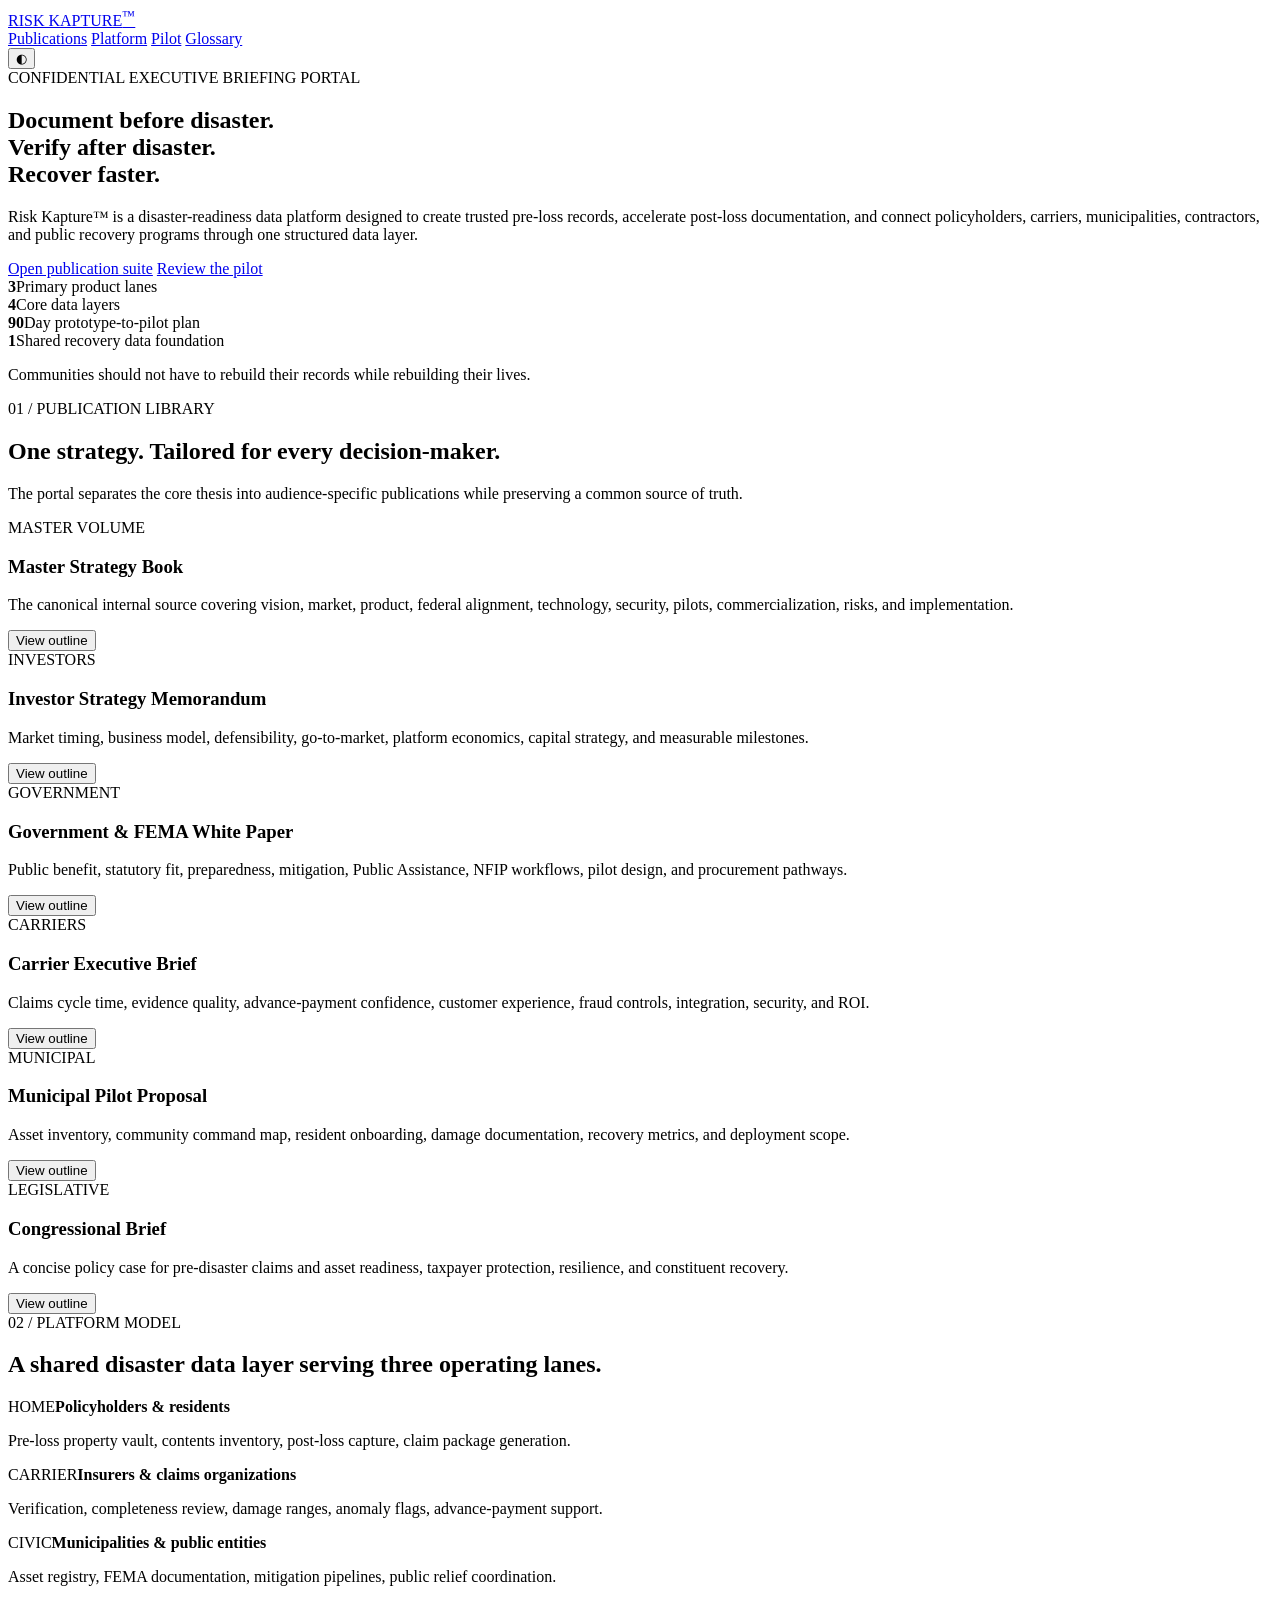
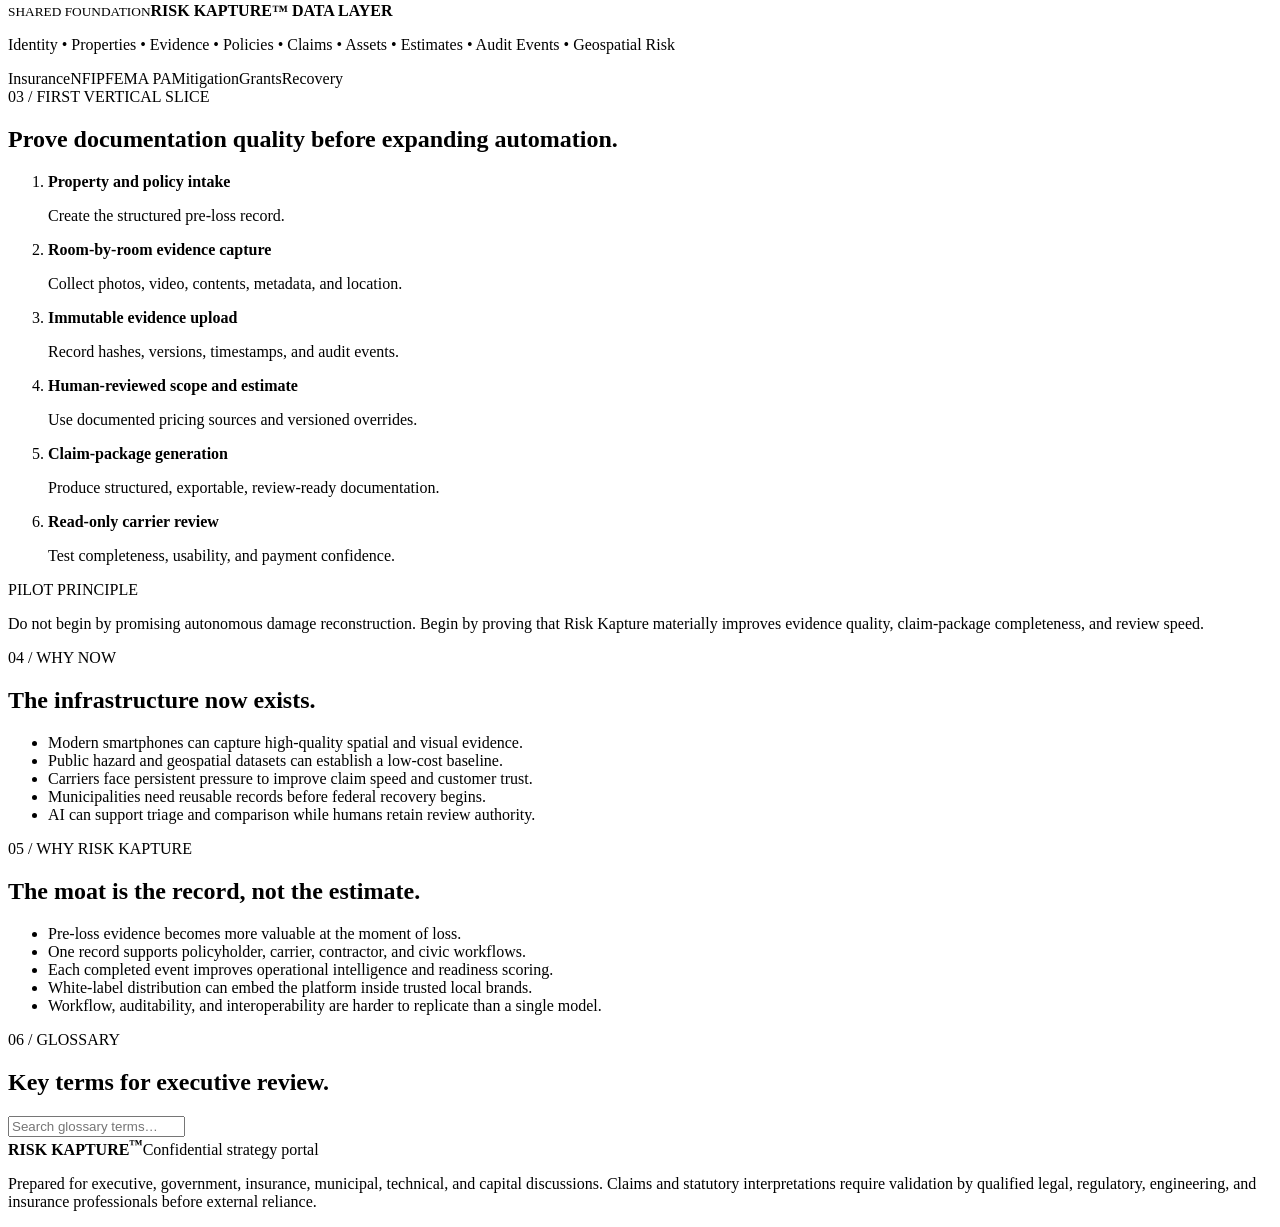
==== index.html @ 34b77eb4 "Create executive publication portal homepage" ====
<!doctype html>
<html lang="en">
<head>
  <meta charset="utf-8" />
  <meta name="viewport" content="width=device-width,initial-scale=1" />
  <meta name="description" content="Risk Kapture™ executive publication suite and strategic briefing portal." />
  <title>Risk Kapture™ | Executive Briefing Portal</title>
  <link rel="stylesheet" href="styles.css" />
</head>
<body>
  <header class="topbar">
    <a class="brand" href="#top" aria-label="Risk Kapture home">RISK KAPTURE<sup>™</sup></a>
    <nav>
      <a href="#suite">Publications</a>
      <a href="#platform">Platform</a>
      <a href="#pilot">Pilot</a>
      <a href="#glossary">Glossary</a>
    </nav>
    <button id="themeToggle" class="theme-toggle" aria-label="Toggle theme">◐</button>
  </header>

  <main id="top">
    <section class="hero section-shell">
      <div class="eyebrow">CONFIDENTIAL EXECUTIVE BRIEFING PORTAL</div>
      <h1>Document before disaster.<br />Verify after disaster.<br /><span>Recover faster.</span></h1>
      <p class="lead">Risk Kapture™ is a disaster-readiness data platform designed to create trusted pre-loss records, accelerate post-loss documentation, and connect policyholders, carriers, municipalities, contractors, and public recovery programs through one structured data layer.</p>
      <div class="hero-actions">
        <a class="button primary" href="#suite">Open publication suite</a>
        <a class="button ghost" href="#pilot">Review the pilot</a>
      </div>
      <div class="metric-grid">
        <article><strong>3</strong><span>Primary product lanes</span></article>
        <article><strong>4</strong><span>Core data layers</span></article>
        <article><strong>90</strong><span>Day prototype-to-pilot plan</span></article>
        <article><strong>1</strong><span>Shared recovery data foundation</span></article>
      </div>
    </section>

    <section class="statement section-shell">
      <p>Communities should not have to rebuild their records while rebuilding their lives.</p>
    </section>

    <section id="suite" class="section-shell">
      <div class="section-heading">
        <span>01 / PUBLICATION LIBRARY</span>
        <h2>One strategy. Tailored for every decision-maker.</h2>
        <p>The portal separates the core thesis into audience-specific publications while preserving a common source of truth.</p>
      </div>
      <div class="card-grid publication-grid">
        <article class="publication-card featured">
          <span>MASTER VOLUME</span>
          <h3>Master Strategy Book</h3>
          <p>The canonical internal source covering vision, market, product, federal alignment, technology, security, pilots, commercialization, risks, and implementation.</p>
          <button data-open="master">View outline</button>
        </article>
        <article class="publication-card">
          <span>INVESTORS</span>
          <h3>Investor Strategy Memorandum</h3>
          <p>Market timing, business model, defensibility, go-to-market, platform economics, capital strategy, and measurable milestones.</p>
          <button data-open="investor">View outline</button>
        </article>
        <article class="publication-card">
          <span>GOVERNMENT</span>
          <h3>Government & FEMA White Paper</h3>
          <p>Public benefit, statutory fit, preparedness, mitigation, Public Assistance, NFIP workflows, pilot design, and procurement pathways.</p>
          <button data-open="government">View outline</button>
        </article>
        <article class="publication-card">
          <span>CARRIERS</span>
          <h3>Carrier Executive Brief</h3>
          <p>Claims cycle time, evidence quality, advance-payment confidence, customer experience, fraud controls, integration, security, and ROI.</p>
          <button data-open="carrier">View outline</button>
        </article>
        <article class="publication-card">
          <span>MUNICIPAL</span>
          <h3>Municipal Pilot Proposal</h3>
          <p>Asset inventory, community command map, resident onboarding, damage documentation, recovery metrics, and deployment scope.</p>
          <button data-open="municipal">View outline</button>
        </article>
        <article class="publication-card">
          <span>LEGISLATIVE</span>
          <h3>Congressional Brief</h3>
          <p>A concise policy case for pre-disaster claims and asset readiness, taxpayer protection, resilience, and constituent recovery.</p>
          <button data-open="congressional">View outline</button>
        </article>
      </div>
    </section>

    <section id="platform" class="dark-panel">
      <div class="section-shell">
        <div class="section-heading light">
          <span>02 / PLATFORM MODEL</span>
          <h2>A shared disaster data layer serving three operating lanes.</h2>
        </div>
        <div class="architecture">
          <div class="lane"><span>HOME</span><b>Policyholders & residents</b><p>Pre-loss property vault, contents inventory, post-loss capture, claim package generation.</p></div>
          <div class="lane"><span>CARRIER</span><b>Insurers & claims organizations</b><p>Verification, completeness review, damage ranges, anomaly flags, advance-payment support.</p></div>
          <div class="lane"><span>CIVIC</span><b>Municipalities & public entities</b><p>Asset registry, FEMA documentation, mitigation pipelines, public relief coordination.</p></div>
          <div class="core"><small>SHARED FOUNDATION</small><strong>RISK KAPTURE™ DATA LAYER</strong><p>Identity • Properties • Evidence • Policies • Claims • Assets • Estimates • Audit Events • Geospatial Risk</p></div>
          <div class="outputs">
            <span>Insurance</span><span>NFIP</span><span>FEMA PA</span><span>Mitigation</span><span>Grants</span><span>Recovery</span>
          </div>
        </div>
      </div>
    </section>

    <section id="pilot" class="section-shell">
      <div class="section-heading">
        <span>03 / FIRST VERTICAL SLICE</span>
        <h2>Prove documentation quality before expanding automation.</h2>
      </div>
      <ol class="timeline">
        <li><b>Property and policy intake</b><p>Create the structured pre-loss record.</p></li>
        <li><b>Room-by-room evidence capture</b><p>Collect photos, video, contents, metadata, and location.</p></li>
        <li><b>Immutable evidence upload</b><p>Record hashes, versions, timestamps, and audit events.</p></li>
        <li><b>Human-reviewed scope and estimate</b><p>Use documented pricing sources and versioned overrides.</p></li>
        <li><b>Claim-package generation</b><p>Produce structured, exportable, review-ready documentation.</p></li>
        <li><b>Read-only carrier review</b><p>Test completeness, usability, and payment confidence.</p></li>
      </ol>
      <div class="callout">
        <span>PILOT PRINCIPLE</span>
        <p>Do not begin by promising autonomous damage reconstruction. Begin by proving that Risk Kapture materially improves evidence quality, claim-package completeness, and review speed.</p>
      </div>
    </section>

    <section class="section-shell two-column">
      <div>
        <div class="section-heading compact"><span>04 / WHY NOW</span><h2>The infrastructure now exists.</h2></div>
        <ul class="clean-list">
          <li>Modern smartphones can capture high-quality spatial and visual evidence.</li>
          <li>Public hazard and geospatial datasets can establish a low-cost baseline.</li>
          <li>Carriers face persistent pressure to improve claim speed and customer trust.</li>
          <li>Municipalities need reusable records before federal recovery begins.</li>
          <li>AI can support triage and comparison while humans retain review authority.</li>
        </ul>
      </div>
      <div>
        <div class="section-heading compact"><span>05 / WHY RISK KAPTURE</span><h2>The moat is the record, not the estimate.</h2></div>
        <ul class="clean-list">
          <li>Pre-loss evidence becomes more valuable at the moment of loss.</li>
          <li>One record supports policyholder, carrier, contractor, and civic workflows.</li>
          <li>Each completed event improves operational intelligence and readiness scoring.</li>
          <li>White-label distribution can embed the platform inside trusted local brands.</li>
          <li>Workflow, auditability, and interoperability are harder to replicate than a single model.</li>
        </ul>
      </div>
    </section>

    <section id="glossary" class="section-shell">
      <div class="section-heading">
        <span>06 / GLOSSARY</span>
        <h2>Key terms for executive review.</h2>
      </div>
      <input id="glossarySearch" class="search" type="search" placeholder="Search glossary terms…" />
      <div id="glossaryGrid" class="glossary-grid"></div>
    </section>
  </main>

  <footer>
    <div><strong>RISK KAPTURE<sup>™</sup></strong><span>Confidential strategy portal</span></div>
    <p>Prepared for executive, government, insurance, municipal, technical, and capital discussions. Claims and statutory interpretations require validation by qualified legal, regulatory, engineering, and insurance professionals before external reliance.</p>
  </footer>

  <dialog id="publicationDialog">
    <button class="dialog-close" aria-label="Close">×</button>
    <div id="dialogContent"></div>
  </dialog>

  <script src="app.js"></script>
</body>
</html>
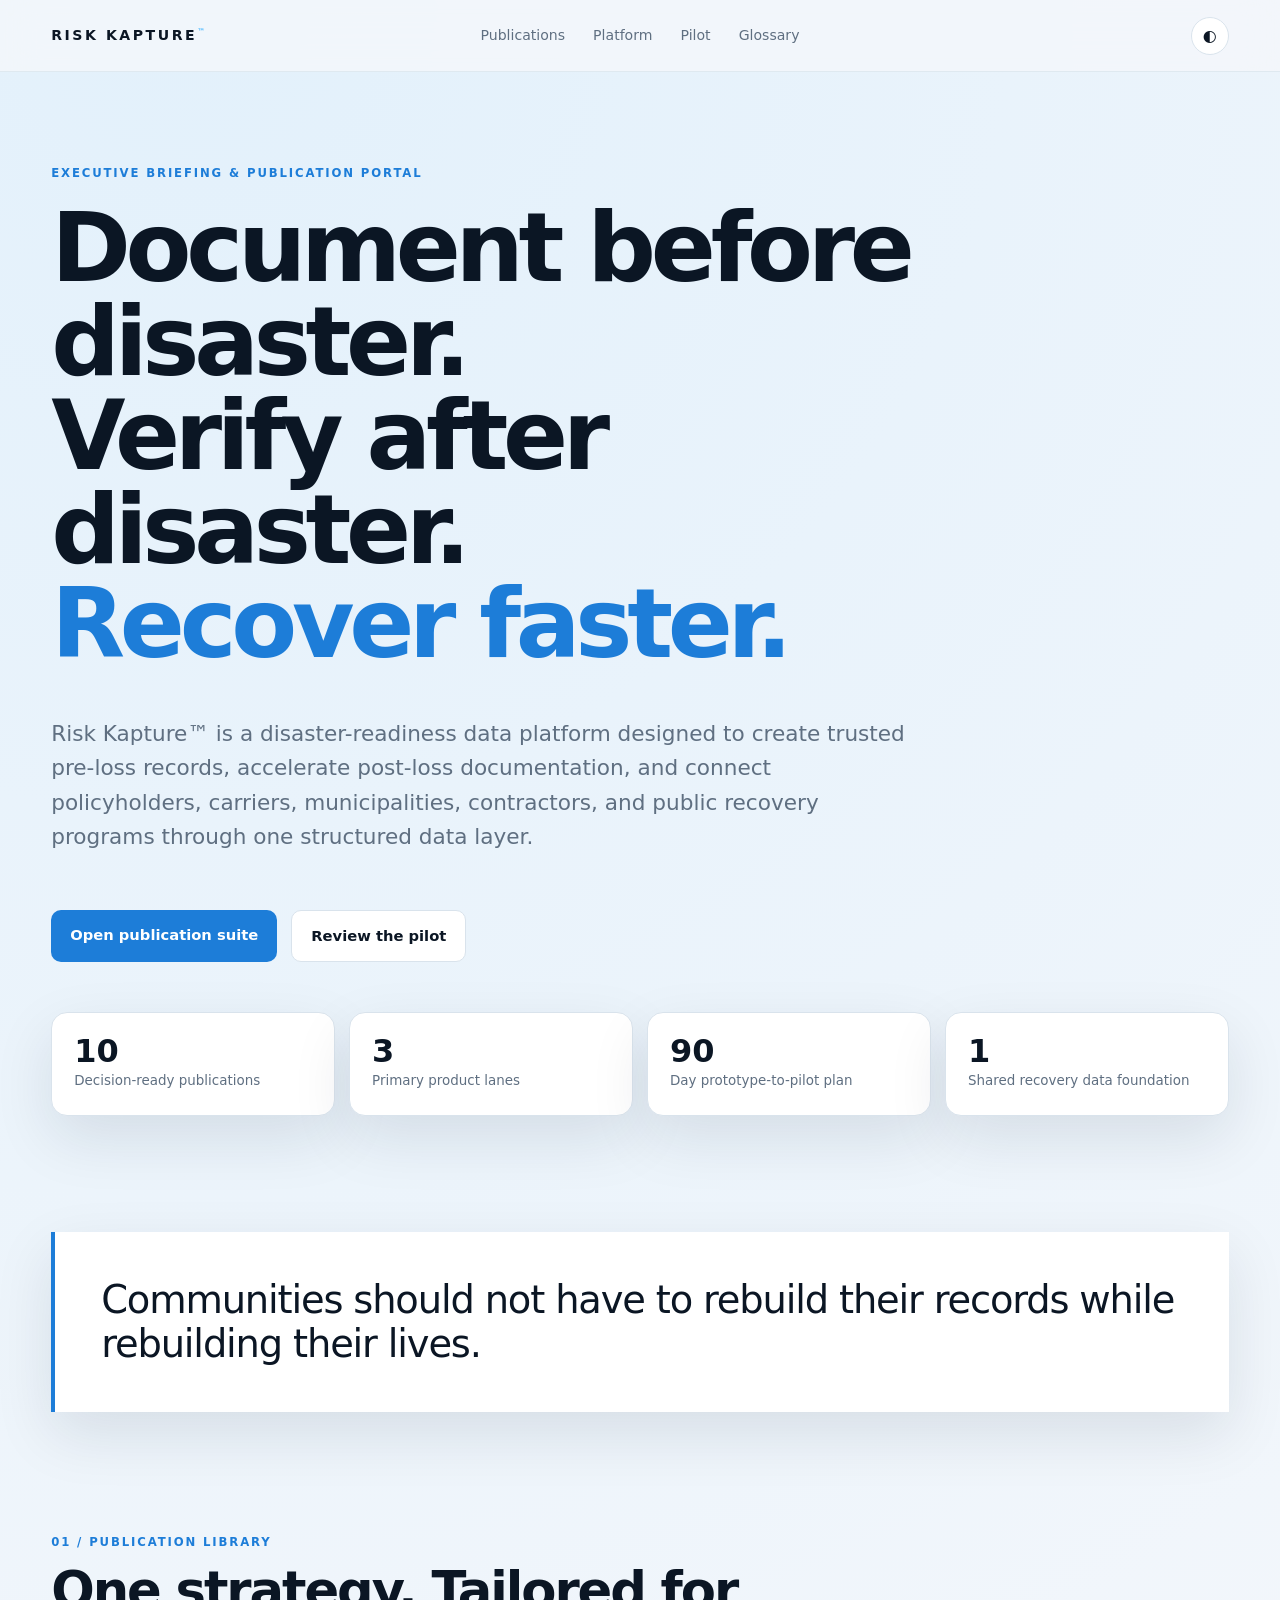
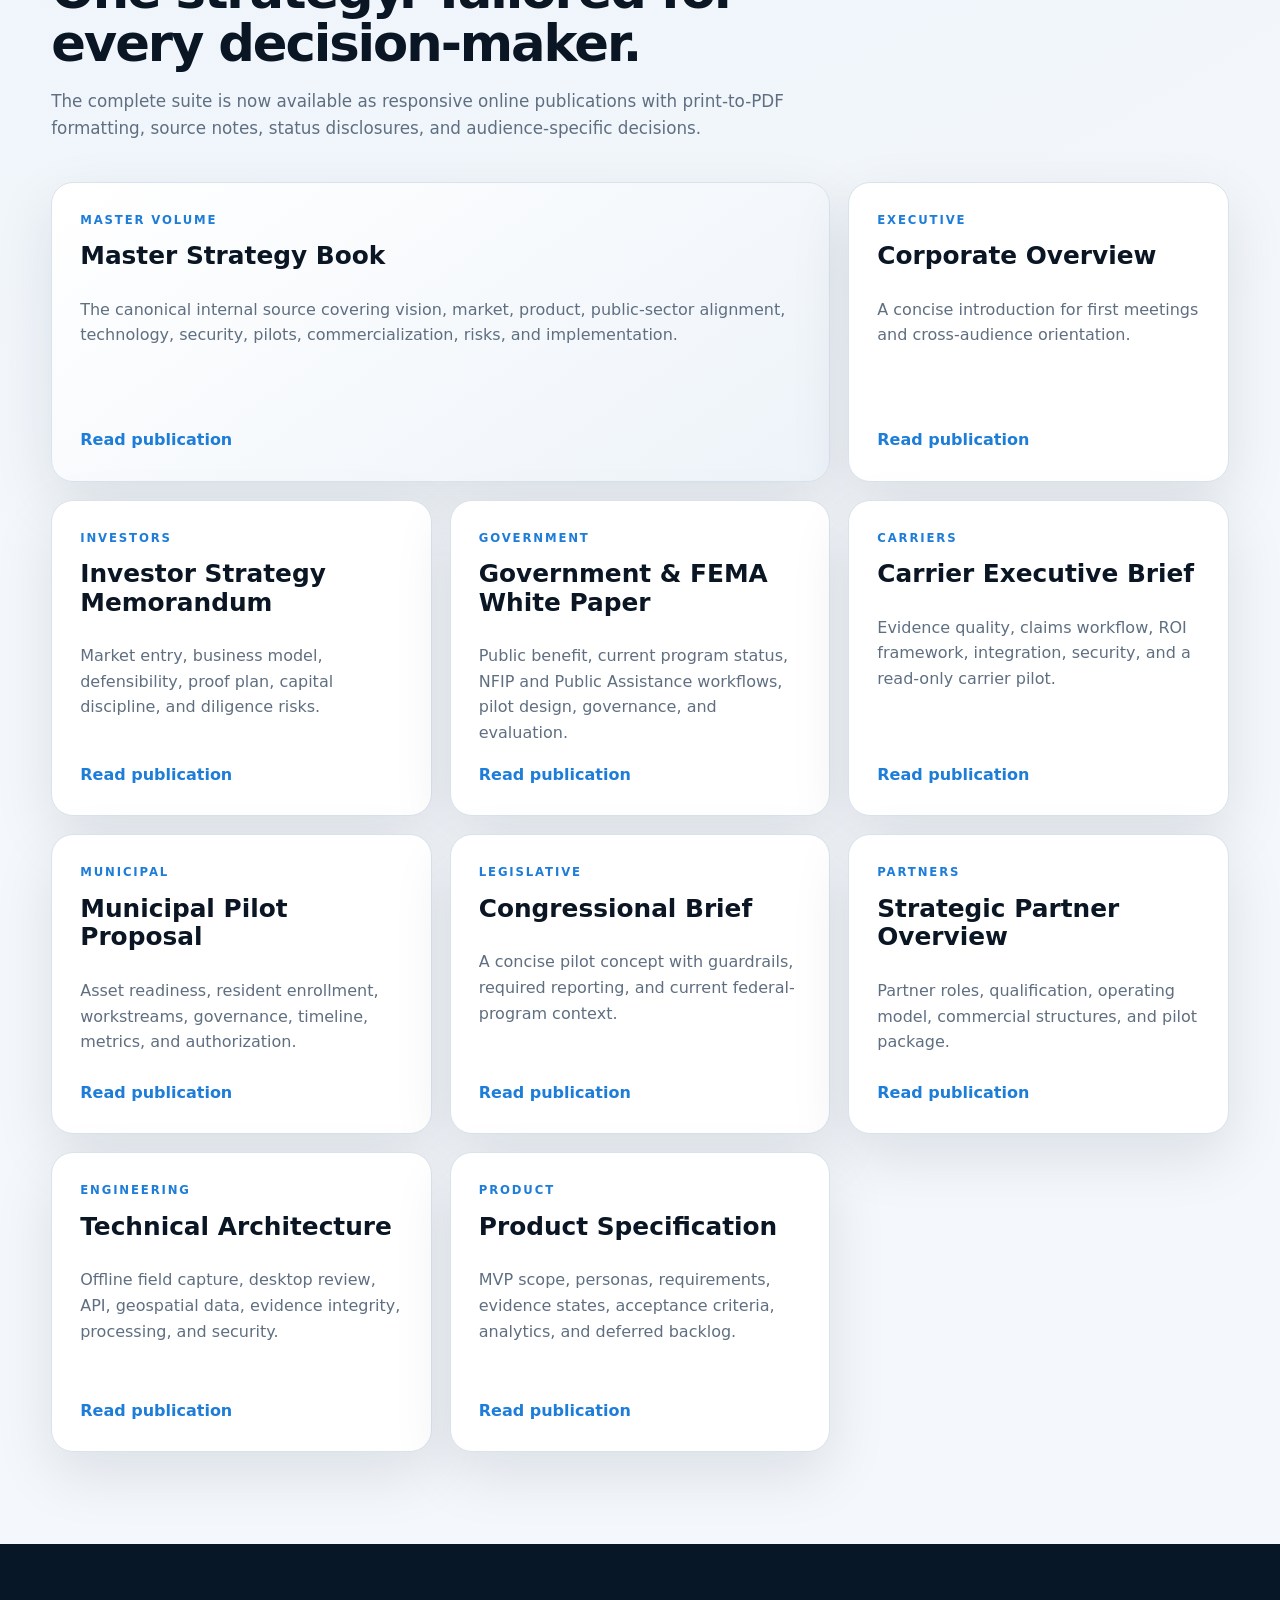
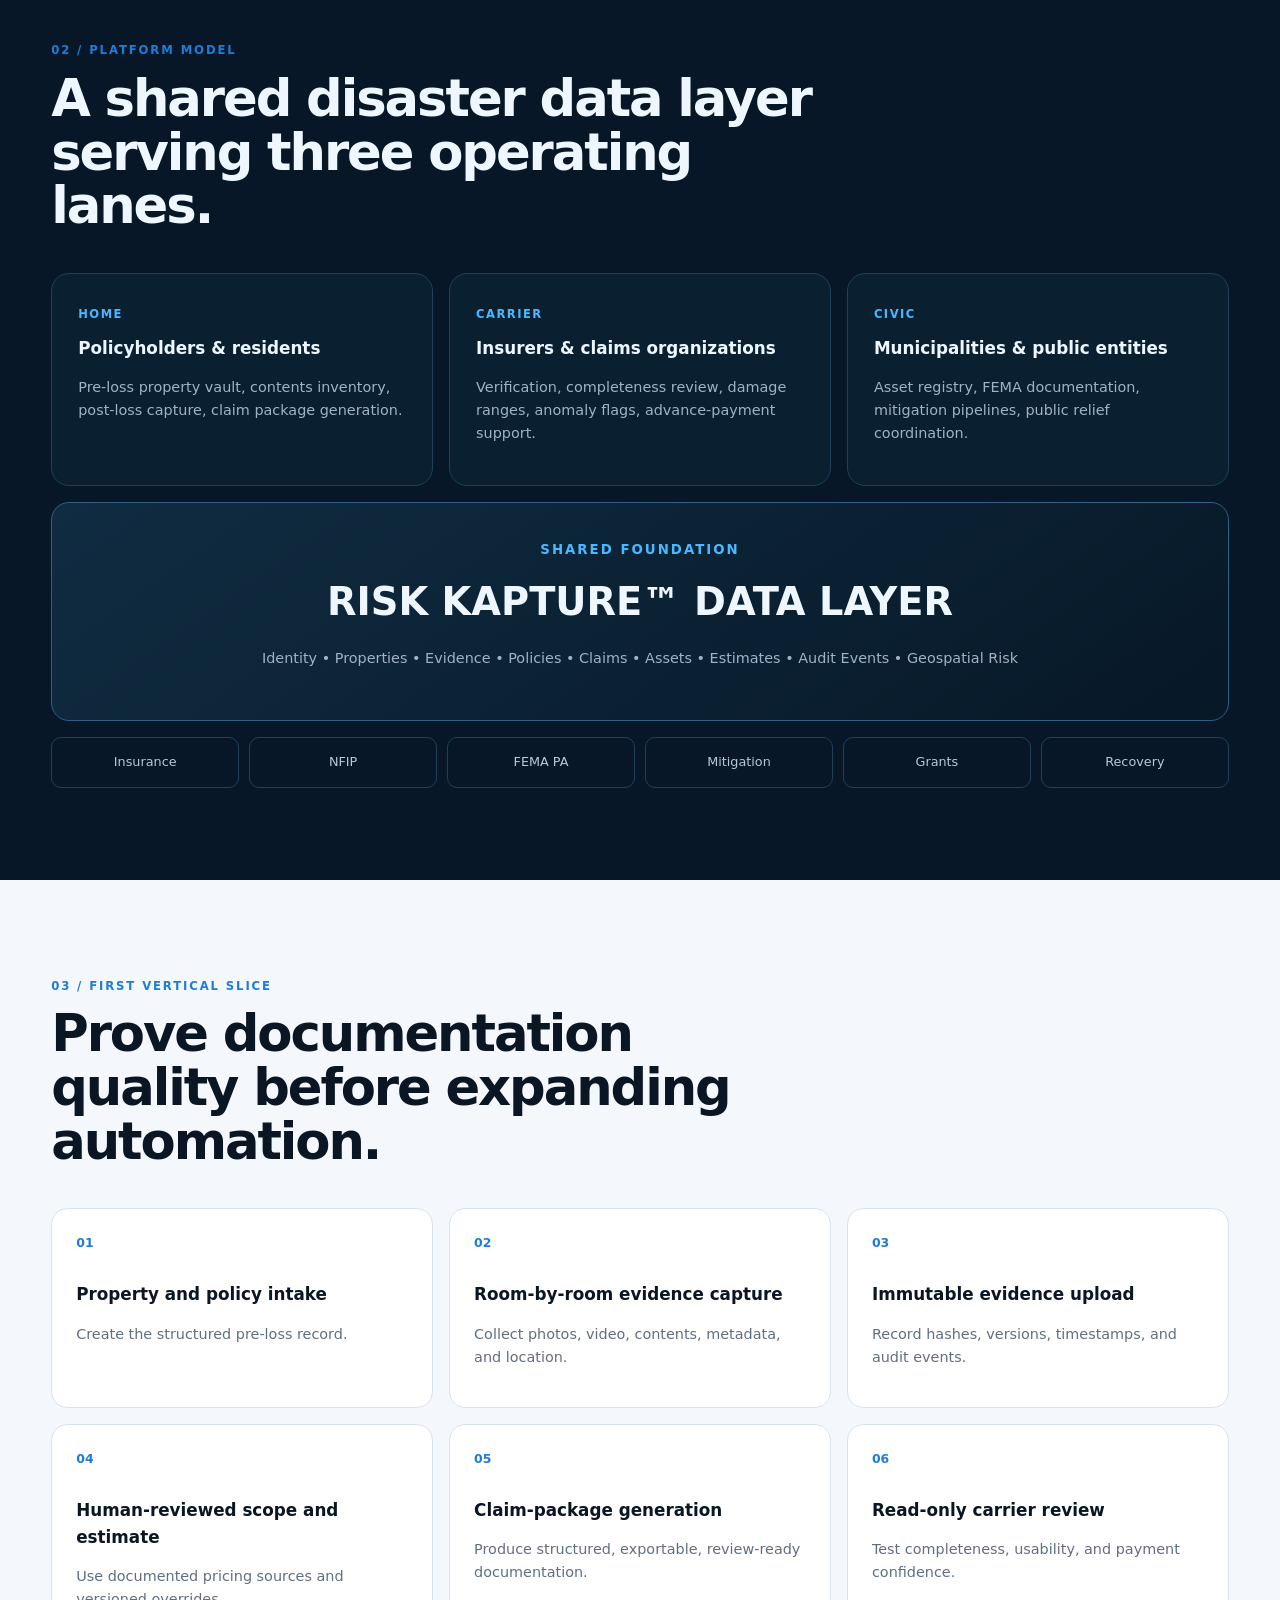
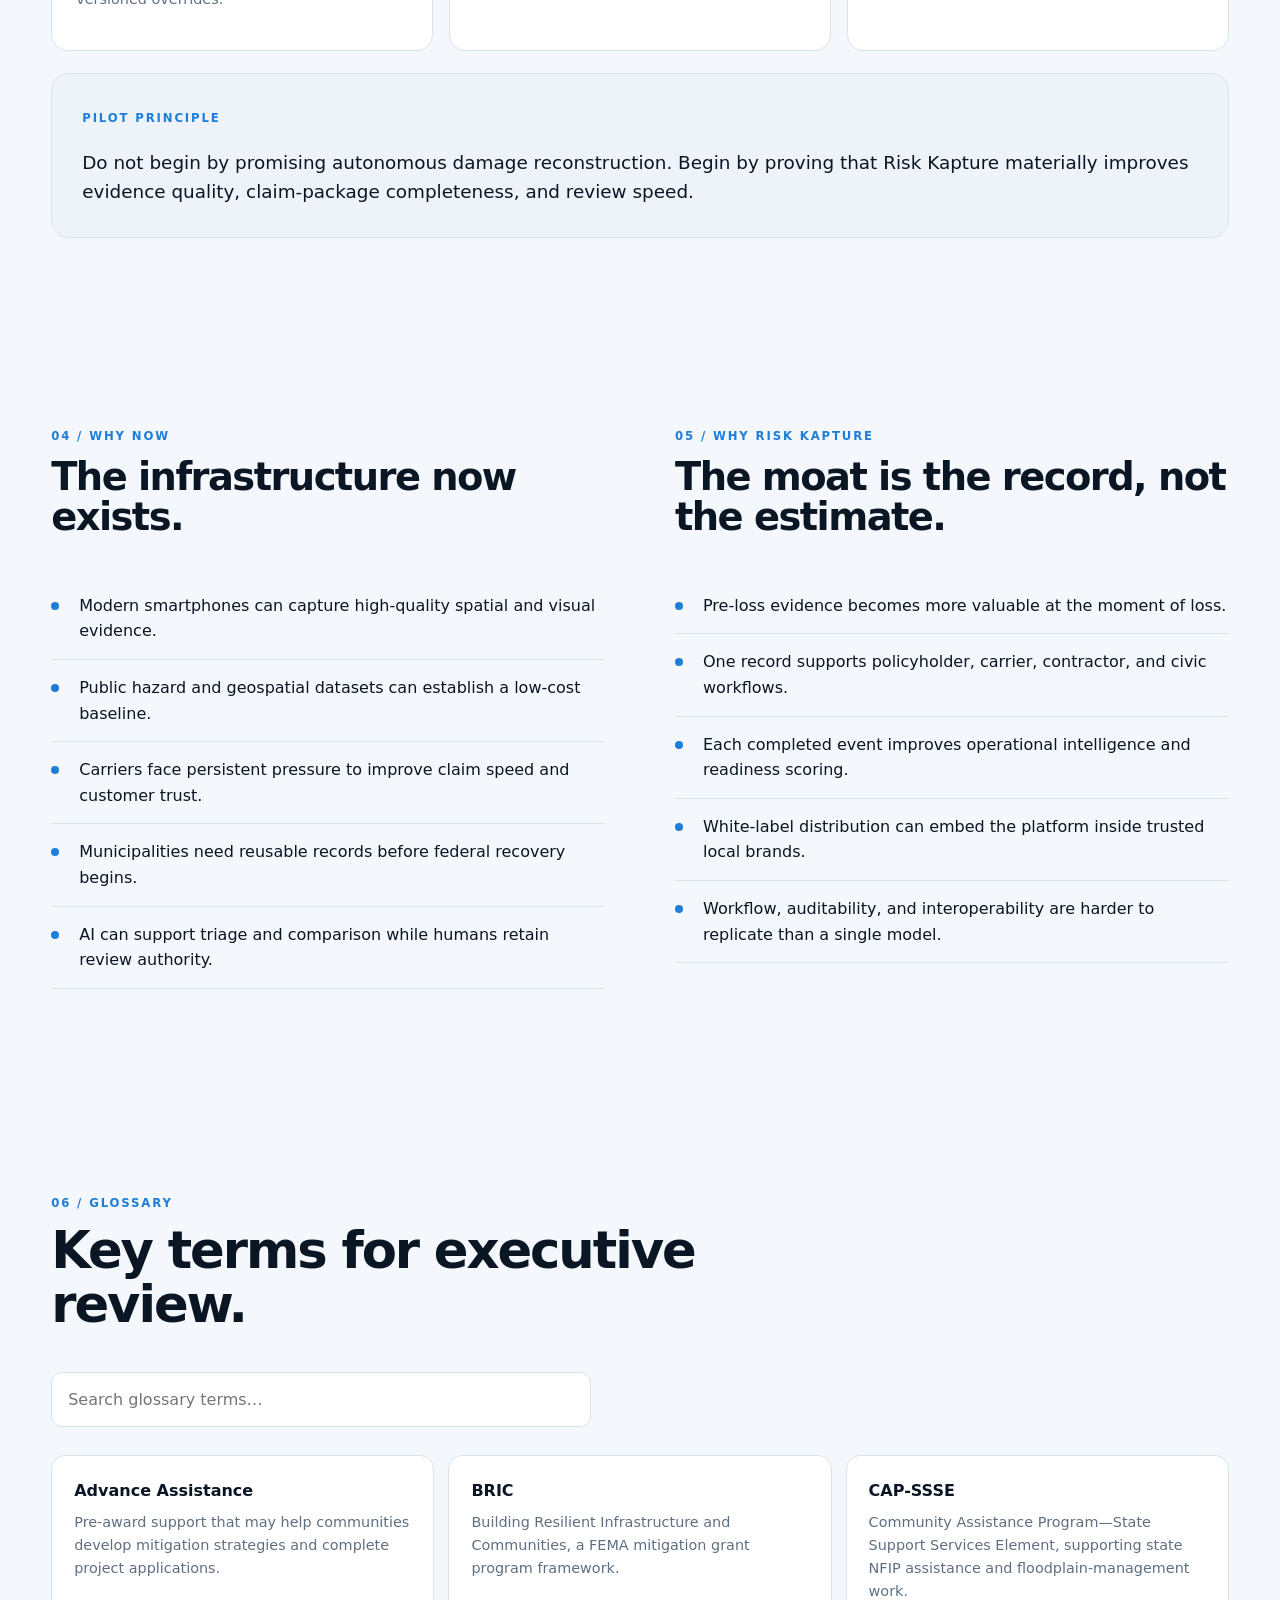
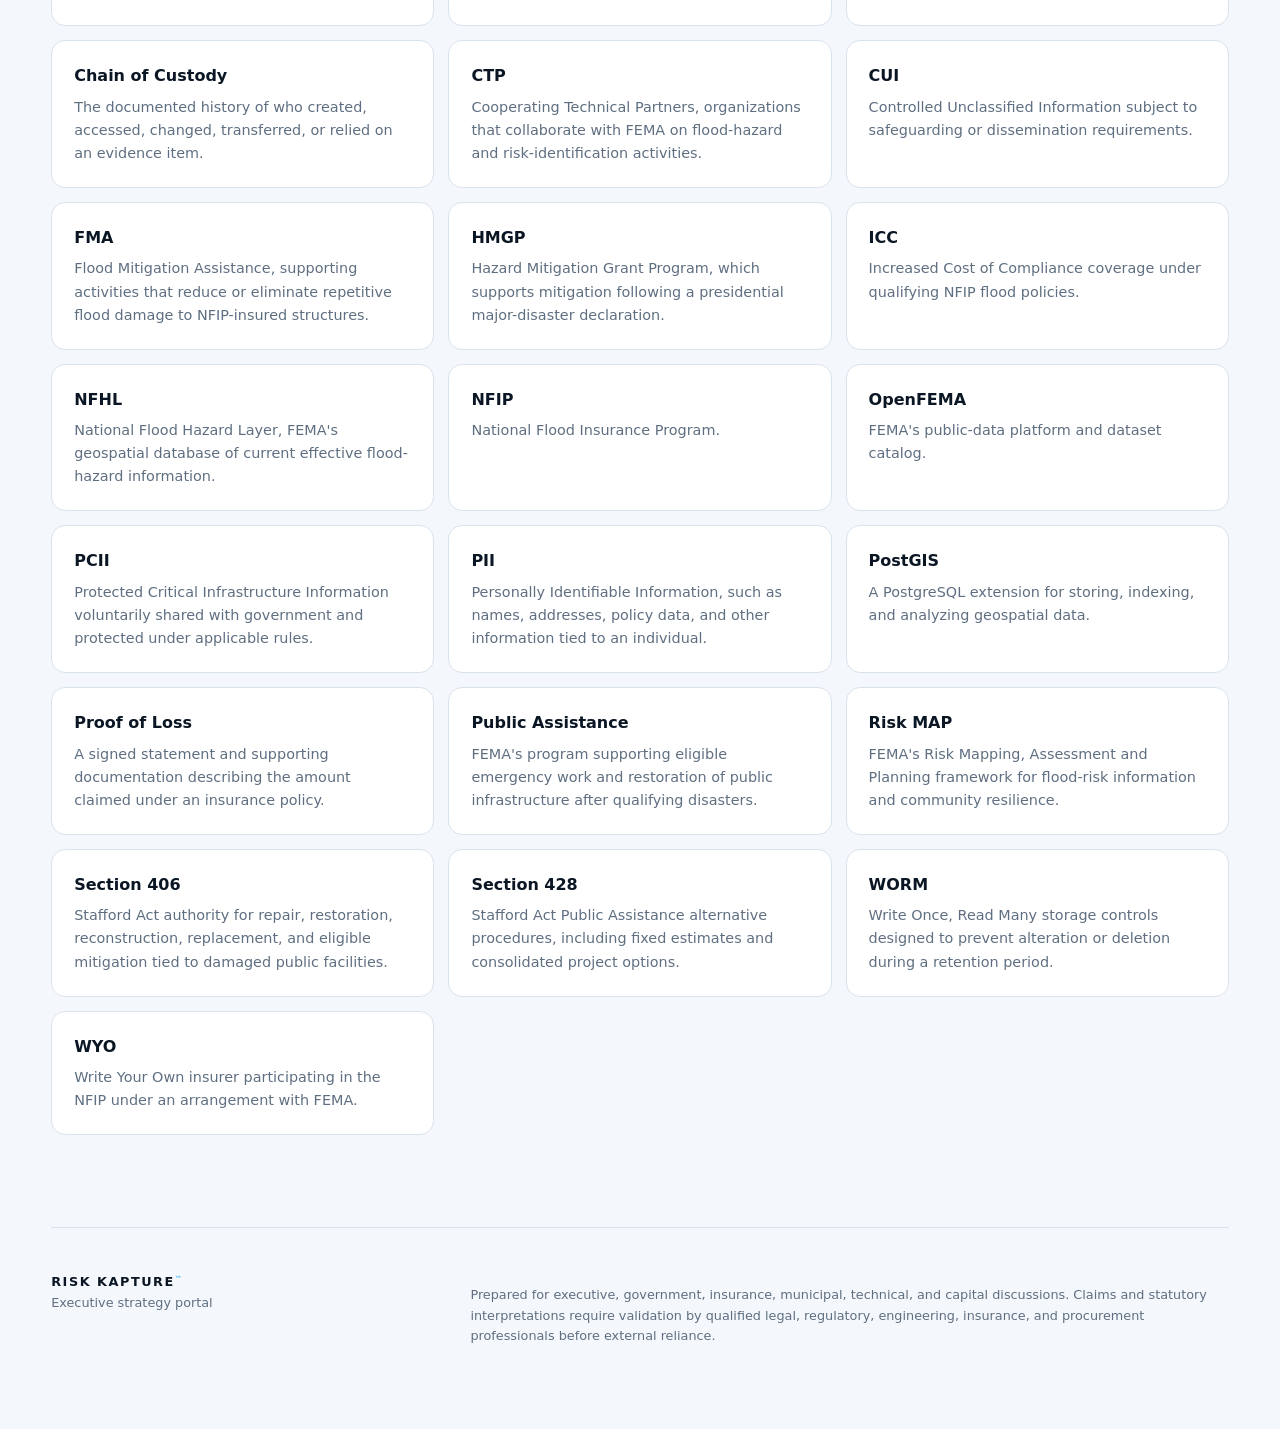
==== commit 774b2c49: "Connect executive portal to complete publication suite" ====
--- a/index.html
+++ b/index.html
@@ -11,7 +11,7 @@
   <header class="topbar">
     <a class="brand" href="#top" aria-label="Risk Kapture home">RISK KAPTURE<sup>™</sup></a>
     <nav>
-      <a href="#suite">Publications</a>
+      <a href="publications/index.html">Publications</a>
       <a href="#platform">Platform</a>
       <a href="#pilot">Pilot</a>
       <a href="#glossary">Glossary</a>
@@ -21,16 +21,16 @@
 
   <main id="top">
     <section class="hero section-shell">
-      <div class="eyebrow">CONFIDENTIAL EXECUTIVE BRIEFING PORTAL</div>
+      <div class="eyebrow">EXECUTIVE BRIEFING & PUBLICATION PORTAL</div>
       <h1>Document before disaster.<br />Verify after disaster.<br /><span>Recover faster.</span></h1>
       <p class="lead">Risk Kapture™ is a disaster-readiness data platform designed to create trusted pre-loss records, accelerate post-loss documentation, and connect policyholders, carriers, municipalities, contractors, and public recovery programs through one structured data layer.</p>
       <div class="hero-actions">
-        <a class="button primary" href="#suite">Open publication suite</a>
+        <a class="button primary" href="publications/index.html">Open publication suite</a>
         <a class="button ghost" href="#pilot">Review the pilot</a>
       </div>
       <div class="metric-grid">
+        <article><strong>10</strong><span>Decision-ready publications</span></article>
         <article><strong>3</strong><span>Primary product lanes</span></article>
-        <article><strong>4</strong><span>Core data layers</span></article>
         <article><strong>90</strong><span>Day prototype-to-pilot plan</span></article>
         <article><strong>1</strong><span>Shared recovery data foundation</span></article>
       </div>
@@ -44,44 +44,68 @@
       <div class="section-heading">
         <span>01 / PUBLICATION LIBRARY</span>
         <h2>One strategy. Tailored for every decision-maker.</h2>
-        <p>The portal separates the core thesis into audience-specific publications while preserving a common source of truth.</p>
+        <p>The complete suite is now available as responsive online publications with print-to-PDF formatting, source notes, status disclosures, and audience-specific decisions.</p>
       </div>
       <div class="card-grid publication-grid">
         <article class="publication-card featured">
           <span>MASTER VOLUME</span>
           <h3>Master Strategy Book</h3>
-          <p>The canonical internal source covering vision, market, product, federal alignment, technology, security, pilots, commercialization, risks, and implementation.</p>
-          <button data-open="master">View outline</button>
+          <p>The canonical internal source covering vision, market, product, public-sector alignment, technology, security, pilots, commercialization, risks, and implementation.</p>
+          <button onclick="location.href='publications/document.html?doc=master'">Read publication</button>
+        </article>
+        <article class="publication-card">
+          <span>EXECUTIVE</span>
+          <h3>Corporate Overview</h3>
+          <p>A concise introduction for first meetings and cross-audience orientation.</p>
+          <button onclick="location.href='publications/document.html?doc=executive'">Read publication</button>
         </article>
         <article class="publication-card">
           <span>INVESTORS</span>
           <h3>Investor Strategy Memorandum</h3>
-          <p>Market timing, business model, defensibility, go-to-market, platform economics, capital strategy, and measurable milestones.</p>
-          <button data-open="investor">View outline</button>
+          <p>Market entry, business model, defensibility, proof plan, capital discipline, and diligence risks.</p>
+          <button onclick="location.href='publications/document.html?doc=investor'">Read publication</button>
         </article>
         <article class="publication-card">
           <span>GOVERNMENT</span>
           <h3>Government & FEMA White Paper</h3>
-          <p>Public benefit, statutory fit, preparedness, mitigation, Public Assistance, NFIP workflows, pilot design, and procurement pathways.</p>
-          <button data-open="government">View outline</button>
+          <p>Public benefit, current program status, NFIP and Public Assistance workflows, pilot design, governance, and evaluation.</p>
+          <button onclick="location.href='publications/document.html?doc=government'">Read publication</button>
         </article>
         <article class="publication-card">
           <span>CARRIERS</span>
           <h3>Carrier Executive Brief</h3>
-          <p>Claims cycle time, evidence quality, advance-payment confidence, customer experience, fraud controls, integration, security, and ROI.</p>
-          <button data-open="carrier">View outline</button>
+          <p>Evidence quality, claims workflow, ROI framework, integration, security, and a read-only carrier pilot.</p>
+          <button onclick="location.href='publications/document.html?doc=carrier'">Read publication</button>
         </article>
         <article class="publication-card">
           <span>MUNICIPAL</span>
           <h3>Municipal Pilot Proposal</h3>
-          <p>Asset inventory, community command map, resident onboarding, damage documentation, recovery metrics, and deployment scope.</p>
-          <button data-open="municipal">View outline</button>
+          <p>Asset readiness, resident enrollment, workstreams, governance, timeline, metrics, and authorization.</p>
+          <button onclick="location.href='publications/document.html?doc=municipal'">Read publication</button>
         </article>
         <article class="publication-card">
           <span>LEGISLATIVE</span>
           <h3>Congressional Brief</h3>
-          <p>A concise policy case for pre-disaster claims and asset readiness, taxpayer protection, resilience, and constituent recovery.</p>
-          <button data-open="congressional">View outline</button>
+          <p>A concise pilot concept with guardrails, required reporting, and current federal-program context.</p>
+          <button onclick="location.href='publications/document.html?doc=congressional'">Read publication</button>
+        </article>
+        <article class="publication-card">
+          <span>PARTNERS</span>
+          <h3>Strategic Partner Overview</h3>
+          <p>Partner roles, qualification, operating model, commercial structures, and pilot package.</p>
+          <button onclick="location.href='publications/document.html?doc=partner'">Read publication</button>
+        </article>
+        <article class="publication-card">
+          <span>ENGINEERING</span>
+          <h3>Technical Architecture</h3>
+          <p>Offline field capture, desktop review, API, geospatial data, evidence integrity, processing, and security.</p>
+          <button onclick="location.href='publications/document.html?doc=technical'">Read publication</button>
+        </article>
+        <article class="publication-card">
+          <span>PRODUCT</span>
+          <h3>Product Specification</h3>
+          <p>MVP scope, personas, requirements, evidence states, acceptance criteria, analytics, and deferred backlog.</p>
+          <button onclick="location.href='publications/document.html?doc=product'">Read publication</button>
         </article>
       </div>
     </section>
@@ -157,8 +181,8 @@
   </main>
 
   <footer>
-    <div><strong>RISK KAPTURE<sup>™</sup></strong><span>Confidential strategy portal</span></div>
-    <p>Prepared for executive, government, insurance, municipal, technical, and capital discussions. Claims and statutory interpretations require validation by qualified legal, regulatory, engineering, and insurance professionals before external reliance.</p>
+    <div><strong>RISK KAPTURE<sup>™</sup></strong><span>Executive strategy portal</span></div>
+    <p>Prepared for executive, government, insurance, municipal, technical, and capital discussions. Claims and statutory interpretations require validation by qualified legal, regulatory, engineering, insurance, and procurement professionals before external reliance.</p>
   </footer>
 
   <dialog id="publicationDialog">
@@ -168,4 +192,4 @@
 
   <script src="app.js"></script>
 </body>
-</html>
+</html>
--- a/styles.css
+++ b/styles.css
@@ -0,0 +1,173 @@
+:root {
+  --bg: #f4f7fb;
+  --surface: #ffffff;
+  --surface-2: #edf3f9;
+  --ink: #0b1624;
+  --muted: #5f6f81;
+  --line: #d9e3ec;
+  --navy: #071727;
+  --blue: #1d7dd8;
+  --cyan: #49b8ff;
+  --shadow: 0 22px 60px rgba(8, 25, 45, .10);
+  --radius: 22px;
+  --max: 1180px;
+}
+
+[data-theme="dark"] {
+  --bg: #06111c;
+  --surface: #0b1a29;
+  --surface-2: #102437;
+  --ink: #edf6ff;
+  --muted: #9fb0c0;
+  --line: #20384d;
+  --navy: #030b12;
+  --shadow: 0 22px 60px rgba(0,0,0,.35);
+}
+
+* { box-sizing: border-box; }
+html { scroll-behavior: smooth; }
+body {
+  margin: 0;
+  background:
+    radial-gradient(circle at 15% 0%, rgba(73,184,255,.10), transparent 28%),
+    var(--bg);
+  color: var(--ink);
+  font-family: Inter, ui-sans-serif, system-ui, -apple-system, BlinkMacSystemFont, "Segoe UI", sans-serif;
+  line-height: 1.6;
+  transition: background .2s ease, color .2s ease;
+}
+a { color: inherit; text-decoration: none; }
+button, input { font: inherit; }
+button { cursor: pointer; }
+
+.topbar {
+  position: sticky;
+  top: 0;
+  z-index: 50;
+  display: grid;
+  grid-template-columns: 1fr auto 1fr;
+  align-items: center;
+  min-height: 72px;
+  padding: 0 4vw;
+  backdrop-filter: blur(18px);
+  background: color-mix(in srgb, var(--bg) 82%, transparent);
+  border-bottom: 1px solid color-mix(in srgb, var(--line) 75%, transparent);
+}
+.brand { font-size: .88rem; font-weight: 800; letter-spacing: .18em; }
+.brand sup, footer sup { color: var(--cyan); font-size: .55em; }
+.topbar nav { display: flex; gap: 28px; color: var(--muted); font-size: .88rem; }
+.topbar nav a:hover { color: var(--ink); }
+.theme-toggle {
+  justify-self: end;
+  width: 38px; height: 38px;
+  border-radius: 50%;
+  border: 1px solid var(--line);
+  background: var(--surface);
+  color: var(--ink);
+}
+
+.section-shell { width: min(var(--max), calc(100% - 8vw)); margin: 0 auto; padding: 92px 0; }
+.hero { min-height: calc(100vh - 72px); display: flex; flex-direction: column; justify-content: center; }
+.eyebrow, .section-heading > span, .publication-card > span, .callout > span {
+  color: var(--blue);
+  font-size: .73rem;
+  font-weight: 800;
+  letter-spacing: .16em;
+}
+h1 { margin: 18px 0 24px; max-width: 980px; font-size: clamp(3.2rem, 7.5vw, 7.2rem); line-height: .98; letter-spacing: -.055em; }
+h1 span { color: var(--blue); }
+.lead { max-width: 870px; font-size: clamp(1.08rem, 1.7vw, 1.35rem); color: var(--muted); }
+.hero-actions { display: flex; gap: 14px; margin: 34px 0 50px; }
+.button { padding: 13px 19px; border-radius: 10px; font-weight: 750; font-size: .92rem; }
+.button.primary { background: var(--blue); color: white; }
+.button.ghost { border: 1px solid var(--line); background: var(--surface); }
+.metric-grid { display: grid; grid-template-columns: repeat(4, 1fr); gap: 14px; }
+.metric-grid article { background: var(--surface); border: 1px solid var(--line); border-radius: 16px; padding: 22px; box-shadow: var(--shadow); }
+.metric-grid strong { display: block; font-size: 2rem; line-height: 1; }
+.metric-grid span { color: var(--muted); font-size: .84rem; }
+
+.statement { padding-top: 24px; padding-bottom: 24px; }
+.statement p { margin: 0; padding: 46px; border-left: 4px solid var(--blue); background: var(--surface); font-size: clamp(1.65rem, 3vw, 3rem); line-height: 1.15; letter-spacing: -.03em; box-shadow: var(--shadow); }
+.section-heading { max-width: 760px; margin-bottom: 40px; }
+.section-heading h2 { margin: 10px 0 14px; font-size: clamp(2.2rem, 4vw, 4.2rem); line-height: 1.05; letter-spacing: -.04em; }
+.section-heading p { color: var(--muted); font-size: 1.05rem; }
+.section-heading.compact h2 { font-size: clamp(2rem, 3vw, 3.2rem); }
+
+.card-grid { display: grid; grid-template-columns: repeat(3, 1fr); gap: 18px; }
+.publication-card { display: flex; min-height: 300px; flex-direction: column; padding: 28px; background: var(--surface); border: 1px solid var(--line); border-radius: var(--radius); box-shadow: var(--shadow); }
+.publication-card.featured { grid-column: span 2; background: linear-gradient(145deg, var(--surface), var(--surface-2)); }
+.publication-card h3 { margin: 13px 0 10px; font-size: 1.55rem; line-height: 1.15; }
+.publication-card p { color: var(--muted); }
+.publication-card button { margin-top: auto; align-self: flex-start; border: 0; background: transparent; color: var(--blue); padding: 0; font-weight: 800; }
+
+.dark-panel { background: var(--navy); color: #eef7ff; }
+.section-heading.light p { color: #9db1c4; }
+.architecture { display: grid; grid-template-columns: repeat(3, 1fr); gap: 16px; }
+.lane { padding: 26px; border: 1px solid #20405a; border-radius: 18px; background: #0a2031; }
+.lane span { color: var(--cyan); font-size: .72rem; font-weight: 800; letter-spacing: .13em; }
+.lane b { display: block; margin: 9px 0; font-size: 1.05rem; }
+.lane p, .core p { color: #9fb3c5; font-size: .9rem; }
+.core { grid-column: 1 / -1; text-align: center; padding: 36px; border: 1px solid #2b6286; border-radius: 18px; background: linear-gradient(145deg, #102c42, #071827); }
+.core small { display: block; color: var(--cyan); letter-spacing: .15em; font-weight: 800; }
+.core strong { display: block; margin: 10px 0; font-size: clamp(1.7rem, 3vw, 3rem); }
+.outputs { grid-column: 1 / -1; display: grid; grid-template-columns: repeat(6, 1fr); gap: 10px; }
+.outputs span { text-align: center; padding: 14px 8px; border: 1px solid #20405a; border-radius: 10px; color: #b8c8d6; font-size: .8rem; }
+
+.timeline { list-style: none; padding: 0; margin: 0; counter-reset: stage; display: grid; grid-template-columns: repeat(3, 1fr); gap: 16px; }
+.timeline li { counter-increment: stage; position: relative; padding: 24px; background: var(--surface); border: 1px solid var(--line); border-radius: 16px; }
+.timeline li::before { content: "0" counter(stage); display: block; margin-bottom: 28px; color: var(--blue); font-size: .78rem; font-weight: 800; }
+.timeline b { display: block; font-size: 1.05rem; }
+.timeline p { color: var(--muted); font-size: .9rem; }
+.callout { margin-top: 22px; padding: 30px; border-radius: 18px; background: var(--surface-2); border: 1px solid var(--line); }
+.callout p { margin-bottom: 0; font-size: 1.15rem; }
+
+.two-column { display: grid; grid-template-columns: 1fr 1fr; gap: 70px; }
+.clean-list { padding: 0; list-style: none; }
+.clean-list li { padding: 15px 0 15px 28px; border-bottom: 1px solid var(--line); position: relative; }
+.clean-list li::before { content: ""; position: absolute; left: 0; top: 24px; width: 8px; height: 8px; border-radius: 50%; background: var(--blue); }
+
+.search { width: 100%; max-width: 540px; padding: 14px 16px; border-radius: 11px; border: 1px solid var(--line); color: var(--ink); background: var(--surface); margin-bottom: 28px; }
+.glossary-grid { display: grid; grid-template-columns: repeat(3, 1fr); gap: 14px; }
+.glossary-item { padding: 22px; border: 1px solid var(--line); border-radius: 14px; background: var(--surface); }
+.glossary-item b { display: block; margin-bottom: 7px; }
+.glossary-item p { margin: 0; color: var(--muted); font-size: .9rem; }
+
+footer { width: min(var(--max), calc(100% - 8vw)); margin: 0 auto; padding: 44px 0 70px; border-top: 1px solid var(--line); display: grid; grid-template-columns: 1fr 2fr; gap: 40px; color: var(--muted); font-size: .8rem; }
+footer strong, footer span { display: block; }
+footer strong { color: var(--ink); letter-spacing: .12em; }
+
+#publicationDialog { width: min(760px, calc(100% - 32px)); max-height: 84vh; padding: 0; color: var(--ink); background: var(--surface); border: 1px solid var(--line); border-radius: 22px; box-shadow: 0 30px 100px rgba(0,0,0,.35); }
+#publicationDialog::backdrop { background: rgba(2,9,16,.72); backdrop-filter: blur(6px); }
+.dialog-close { position: sticky; float: right; top: 16px; margin: 16px; z-index: 2; width: 38px; height: 38px; border-radius: 50%; border: 1px solid var(--line); background: var(--surface-2); color: var(--ink); font-size: 1.4rem; }
+#dialogContent { padding: 52px; }
+#dialogContent h2 { font-size: 2.2rem; line-height: 1.05; }
+#dialogContent p { color: var(--muted); }
+#dialogContent ol { padding-left: 20px; }
+#dialogContent li { margin: 10px 0; }
+
+@media (max-width: 900px) {
+  .topbar { grid-template-columns: 1fr auto; }
+  .topbar nav { display: none; }
+  .metric-grid, .card-grid, .architecture, .timeline, .glossary-grid, .two-column { grid-template-columns: 1fr 1fr; }
+  .publication-card.featured, .core, .outputs { grid-column: 1 / -1; }
+  .outputs { grid-template-columns: repeat(3, 1fr); }
+}
+
+@media (max-width: 620px) {
+  .section-shell { width: min(100% - 36px, var(--max)); padding: 68px 0; }
+  .hero { min-height: auto; padding-top: 90px; }
+  .metric-grid, .card-grid, .architecture, .timeline, .glossary-grid, .two-column { grid-template-columns: 1fr; }
+  .publication-card.featured, .core, .outputs { grid-column: auto; }
+  .outputs { grid-template-columns: 1fr 1fr; }
+  .hero-actions { flex-direction: column; align-items: flex-start; }
+  .statement p { padding: 30px; }
+  footer { grid-template-columns: 1fr; }
+  #dialogContent { padding: 40px 24px; }
+}
+
+@media print {
+  .topbar, .hero-actions, .theme-toggle, .publication-card button, dialog { display: none !important; }
+  body { background: white; color: black; }
+  .section-shell { width: 100%; padding: 36px 0; }
+  .publication-card, .metric-grid article, .statement p, .timeline li { box-shadow: none; break-inside: avoid; }
+}
